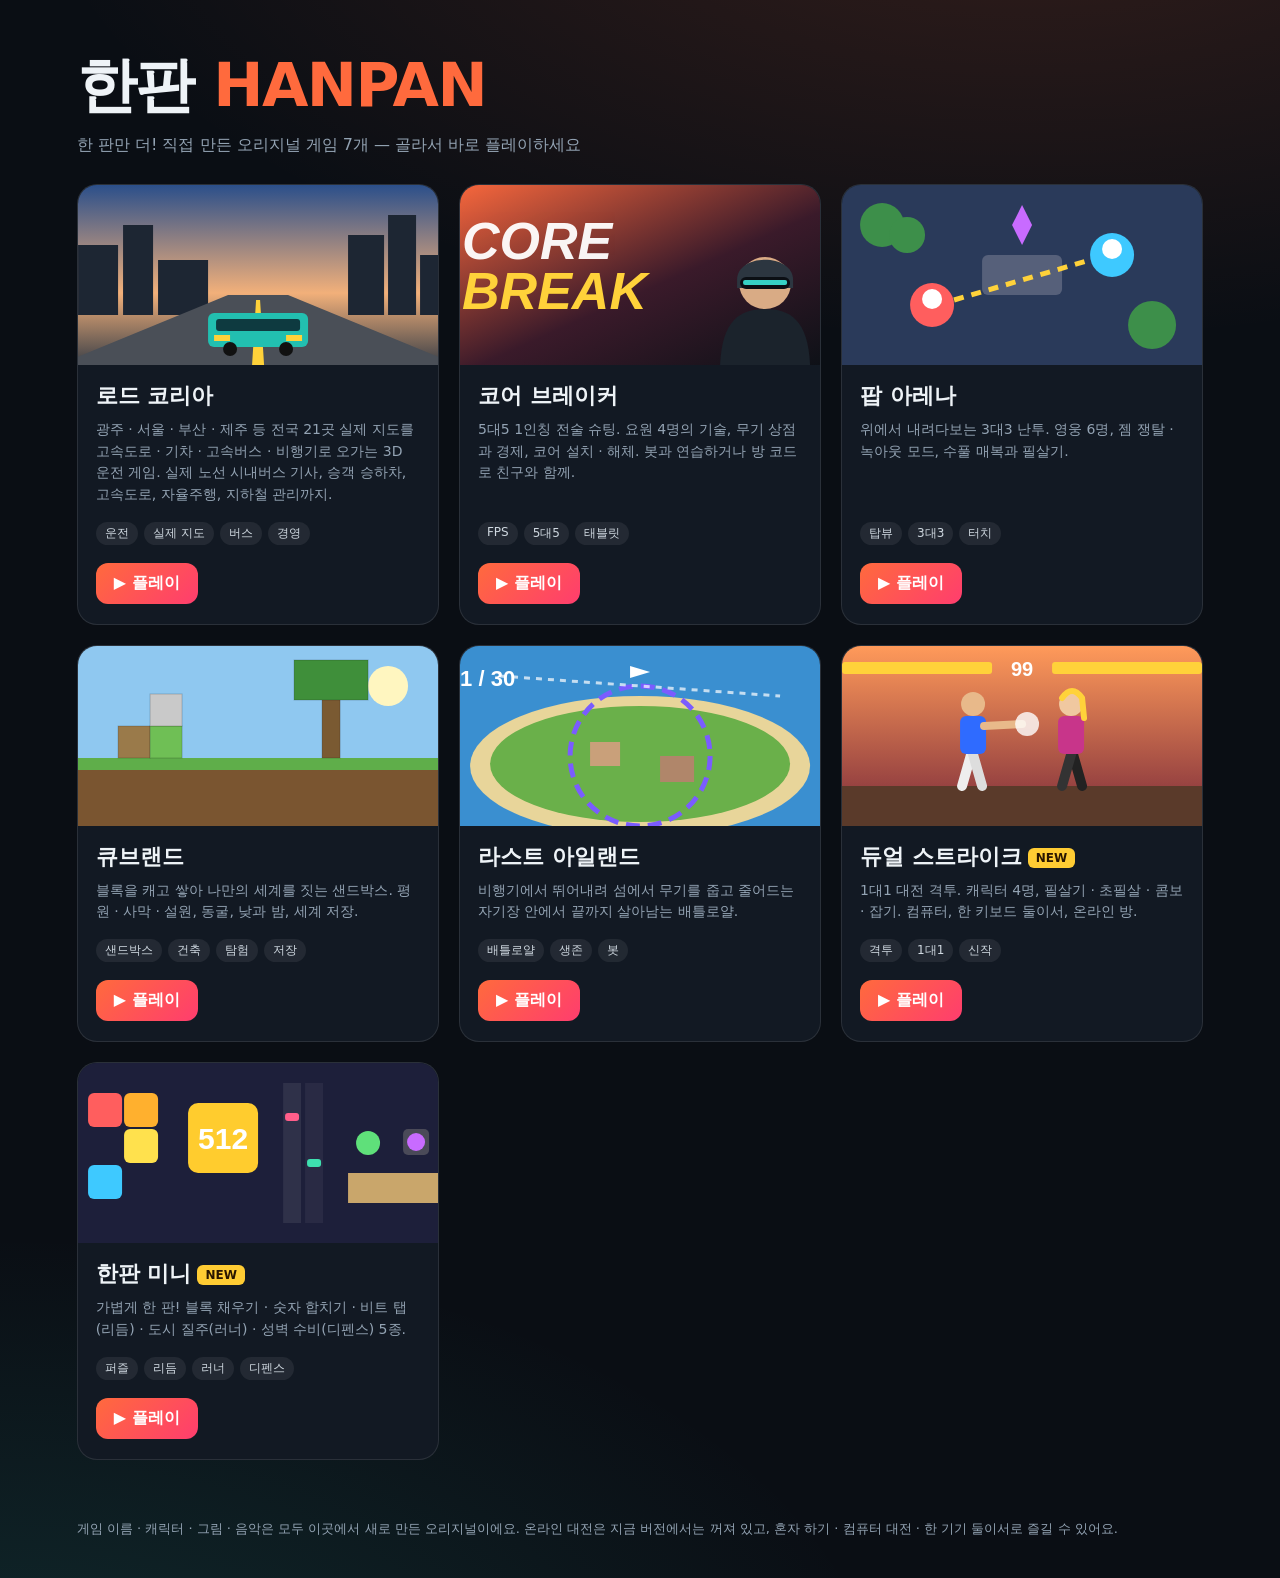
==== index.html @ eb8c12e8 "한판 HANPAN HTML5 게임 묶음 추가 (게임 7종) Co-Authored-By: Claude Opus 5.5 <noreply@anthropic.com> Claude-Sess" ====
<!DOCTYPE html>
<html lang="ko">
<head>
<meta charset="utf-8">
<meta name="viewport" content="width=device-width, initial-scale=1">
<title>한판 HANPAN — 오리지널 게임 플랫폼</title>
<style>
:root { --bg: #0a0e14; --card: #121923; --line: rgba(255,255,255,.1); --txt: #eef3f7; --mut: #93a3b3; }
* { box-sizing: border-box; }
body { margin: 0; background: radial-gradient(1000px 500px at 80% -10%, rgba(255,106,61,.18), transparent), radial-gradient(900px 500px at 0% 110%, rgba(54,209,196,.15), transparent), var(--bg); color: var(--txt); font-family: "Pretendard", "Noto Sans KR", system-ui, sans-serif; min-height: 100vh; }
header { padding: 46px 6vw 18px; }
header h1 { margin: 0; font-size: clamp(34px, 6vw, 60px); font-weight: 900; letter-spacing: -1.5px; }
header p { margin: 8px 0 0; color: var(--mut); }
main { padding: 10px 6vw 60px; display: grid; grid-template-columns: repeat(auto-fill, minmax(300px, 1fr)); gap: 20px; }
.card { background: var(--card); border: 1px solid var(--line); border-radius: 20px; overflow: hidden; display: flex; flex-direction: column; text-decoration: none; color: inherit; transition: transform .2s, border-color .2s, box-shadow .2s; }
a.card:hover { transform: translateY(-4px); border-color: rgba(255,255,255,.3); box-shadow: 0 18px 40px rgba(0,0,0,.4); }
.art { height: 180px; position: relative; overflow: hidden; }
.art svg { width: 100%; height: 100%; display: block; }
.body { padding: 16px 18px 20px; flex: 1; display: flex; flex-direction: column; gap: 8px; }
.body h2 { margin: 0; font-size: 22px; }
.body p { margin: 0; color: var(--mut); font-size: 14px; line-height: 1.55; }
.tags { display: flex; gap: 6px; flex-wrap: wrap; margin-top: auto; padding-top: 8px; }
.tags span { font-size: 12px; padding: 3px 9px; border-radius: 999px; background: rgba(255,255,255,.07); color: #cfd8e0; }
.play { margin-top: 10px; align-self: flex-start; font-weight: 800; padding: 10px 18px; border-radius: 12px; background: linear-gradient(135deg, #ff6a3d, #ff3d6e); color: #fff; }
.soon { opacity: .6; }
.soon .play { background: rgba(255,255,255,.1); color: var(--mut); }
.badge { display:inline-block; font-size:12px; font-weight:800; padding:3px 8px; border-radius:6px; background:#ffcc33; color:#2a1600; margin-left:6px; vertical-align:middle; }
.brand span { color:#ff6a3d; }
footer { padding: 0 6vw 40px; color: var(--mut); font-size: 13px; }
</style>
</head>
<body>
<header><h1 class="brand">한판 <span>HANPAN</span></h1><p>한 판만 더! 직접 만든 오리지널 게임 7개 — 골라서 바로 플레이하세요</p></header>
<main>
  <a class="card" href="./roadkorea/index.html">
    <div class="art"><svg viewBox="0 0 400 180" preserveAspectRatio="xMidYMid slice"><defs><linearGradient id="s1" x1="0" y1="0" x2="0" y2="1"><stop offset="0" stop-color="#2b4f8a"/><stop offset=".6" stop-color="#f2b07a"/><stop offset="1" stop-color="#3a3f47"/></linearGradient></defs><rect width="400" height="180" fill="url(#s1)"/>
      <g fill="#1d2633"><rect x="20" y="60" width="40" height="70"/><rect x="65" y="40" width="30" height="90"/><rect x="100" y="75" width="50" height="55"/><rect x="290" y="50" width="36" height="80"/><rect x="330" y="30" width="28" height="100"/><rect x="362" y="70" width="38" height="60"/></g>
      <path d="M0 180 L170 110 L230 110 L400 180Z" fill="#4a4f57"/><path d="M198 115 L202 115 L206 180 L194 180Z" fill="#ffd23a"/>
      <g transform="translate(150 128)"><rect width="100" height="34" rx="6" fill="#22bfb0"/><rect x="8" y="6" width="84" height="12" rx="3" fill="#0e3a40"/><rect x="6" y="22" width="16" height="6" fill="#ffd23a"/><rect x="78" y="22" width="16" height="6" fill="#ffd23a"/><circle cx="22" cy="36" r="7" fill="#111"/><circle cx="78" cy="36" r="7" fill="#111"/></g></svg></div>
    <div class="body"><h2>로드 코리아</h2><p>광주 · 서울 · 부산 · 제주 등 전국 21곳 실제 지도를 고속도로 · 기차 · 고속버스 · 비행기로 오가는 3D 운전 게임. 실제 노선 시내버스 기사, 승객 승하차, 고속도로, 자율주행, 지하철 관리까지.</p><div class="tags"><span>운전</span><span>실제 지도</span><span>버스</span><span>경영</span></div><span class="play">▶ 플레이</span></div>
  </a>
  <a class="card" href="./corebreaker/index.html">
    <div class="art"><svg viewBox="0 0 400 180" preserveAspectRatio="xMidYMid slice"><defs><linearGradient id="s2" x1="0" y1="0" x2="1" y2="1"><stop offset="0" stop-color="#ff6a3d"/><stop offset=".55" stop-color="#3a1a2a"/><stop offset="1" stop-color="#0b1016"/></linearGradient></defs><rect width="400" height="180" fill="url(#s2)"/>
      <text x="22" y="74" font-family="sans-serif" font-weight="900" font-style="italic" font-size="52" fill="#fff" opacity=".95">CORE</text><text x="22" y="124" font-family="sans-serif" font-weight="900" font-style="italic" font-size="52" fill="#ffd23a">BREAK</text>
      <g transform="translate(270 40)"><path d="M10 140 C12 95 30 84 55 84 C80 84 98 95 100 140Z" fill="#1b232c"/><circle cx="55" cy="58" r="26" fill="#d9ab85"/><path d="M27 55 C27 28 83 28 83 55 L83 63 L27 63Z" fill="#2c3640"/><rect x="30" y="52" width="50" height="12" rx="6" fill="#0b0f14"/><rect x="33" y="55" width="44" height="5" rx="2" fill="#36d1c4"/></g></svg></div>
    <div class="body"><h2>코어 브레이커</h2><p>5대5 1인칭 전술 슈팅. 요원 4명의 기술, 무기 상점과 경제, 코어 설치 · 해체. 봇과 연습하거나 방 코드로 친구와 함께.</p><div class="tags"><span>FPS</span><span>5대5</span><span>태블릿</span></div><span class="play">▶ 플레이</span></div>
  </a>
  <a class="card" href="./poparena/index.html">
    <div class="art"><svg viewBox="0 0 400 180" preserveAspectRatio="xMidYMid slice"><rect width="400" height="180" fill="#2a3a5a"/><g fill="#3d8f4a"><circle cx="60" cy="40" r="22"/><circle cx="85" cy="50" r="18"/><circle cx="330" cy="140" r="24"/></g><rect x="160" y="70" width="80" height="40" rx="6" fill="#56607a"/><circle cx="110" cy="120" r="22" fill="#ff5e5e"/><circle cx="110" cy="114" r="10" fill="#fff"/><circle cx="290" cy="70" r="22" fill="#3ec9ff"/><circle cx="290" cy="64" r="10" fill="#fff"/><path d="M132 115 L268 75" stroke="#ffd23a" stroke-width="5" stroke-dasharray="10 8"/><polygon points="200,20 210,40 200,60 190,40" fill="#c86bff"/></svg></div>
    <div class="body"><h2>팝 아레나</h2><p>위에서 내려다보는 3대3 난투. 영웅 6명, 젬 쟁탈 · 녹아웃 모드, 수풀 매복과 필살기.</p><div class="tags"><span>탑뷰</span><span>3대3</span><span>터치</span></div><span class="play">▶ 플레이</span></div>
  </a>
  <a class="card" href="./cubeland/index.html">
    <div class="art"><svg viewBox="0 0 400 180" preserveAspectRatio="xMidYMid slice"><rect width="400" height="180" fill="#8fc8f0"/><circle cx="330" cy="40" r="20" fill="#fff6c0"/><rect x="0" y="122" width="400" height="58" fill="#7a5530"/><rect x="0" y="112" width="400" height="12" fill="#5fae4a"/><g stroke="rgba(0,0,0,.18)"><rect x="60" y="80" width="32" height="32" fill="#9a7a4a"/><rect x="92" y="80" width="32" height="32" fill="#6fbf55"/><rect x="92" y="48" width="32" height="32" fill="#c9c9c9"/><rect x="264" y="48" width="18" height="64" fill="#7a5a32"/><rect x="236" y="14" width="74" height="40" fill="#3f8f3a"/></g></svg></div>
    <div class="body"><h2>큐브랜드</h2><p>블록을 캐고 쌓아 나만의 세계를 짓는 샌드박스. 평원 · 사막 · 설원, 동굴, 낮과 밤, 세계 저장.</p><div class="tags"><span>샌드박스</span><span>건축</span><span>탐험</span><span>저장</span></div><span class="play">▶ 플레이</span></div>
  </a>
  <a class="card" href="./lastisland/index.html">
    <div class="art"><svg viewBox="0 0 400 180" preserveAspectRatio="xMidYMid slice"><rect width="400" height="180" fill="#3a8fd0"/><ellipse cx="200" cy="120" rx="170" ry="70" fill="#e8d59a"/><ellipse cx="200" cy="118" rx="150" ry="58" fill="#6ab04a"/><circle cx="200" cy="110" r="70" fill="none" stroke="#7a5cff" stroke-width="5" stroke-dasharray="14 8"/><rect x="150" y="96" width="30" height="24" fill="#c9a07a"/><rect x="220" y="110" width="34" height="26" fill="#b0866a"/><path d="M60 30 L340 50" stroke="#fff" stroke-width="3" stroke-dasharray="6 6" opacity=".7"/><path d="M190 20 l20 6 l-20 6 z" fill="#fff"/><text x="20" y="40" font-family="sans-serif" font-weight="900" font-size="22" fill="#fff">1 / 30</text></svg></div>
    <div class="body"><h2>라스트 아일랜드</h2><p>비행기에서 뛰어내려 섬에서 무기를 줍고 줄어드는 자기장 안에서 끝까지 살아남는 배틀로얄.</p><div class="tags"><span>배틀로얄</span><span>생존</span><span>봇</span></div><span class="play">▶ 플레이</span></div>
  </a>
  <a class="card" href="./duelstrike/index.html">
    <div class="art"><svg viewBox="0 0 400 180" preserveAspectRatio="xMidYMid slice"><defs><linearGradient id="fg" x1="0" y1="0" x2="0" y2="1"><stop offset="0" stop-color="#ff9a5a"/><stop offset="1" stop-color="#7a2a3a"/></linearGradient></defs><rect width="400" height="180" fill="url(#fg)"/><rect y="140" width="400" height="40" fill="#5a3a2a"/><rect x="20" y="16" width="150" height="12" rx="3" fill="#ffd23a"/><rect x="230" y="16" width="150" height="12" rx="3" fill="#ffd23a"/><text x="200" y="30" text-anchor="middle" font-family="sans-serif" font-weight="900" font-size="20" fill="#fff">99</text><g stroke-linecap="round"><line x1="140" y1="140" x2="150" y2="105" stroke="#eee" stroke-width="10"/><line x1="160" y1="140" x2="150" y2="105" stroke="#ddd" stroke-width="10"/><rect x="138" y="70" width="26" height="38" rx="6" fill="#2f6bff"/><circle cx="151" cy="58" r="12" fill="#e8b98a"/><line x1="162" y1="80" x2="200" y2="78" stroke="#e8b98a" stroke-width="8"/><line x1="260" y1="140" x2="250" y2="105" stroke="#222" stroke-width="10"/><line x1="240" y1="140" x2="250" y2="105" stroke="#333" stroke-width="10"/><rect x="236" y="70" width="26" height="38" rx="6" fill="#c8358a"/><circle cx="249" cy="58" r="12" fill="#f0c8a0"/><path d="M240 52 q10 -14 20 0 l2 20" fill="none" stroke="#ffd23a" stroke-width="6"/></g><circle cx="205" cy="78" r="12" fill="#fff" opacity=".8"/></svg></div>
    <div class="body"><h2>듀얼 스트라이크<span class="badge">NEW</span></h2><p>1대1 대전 격투. 캐릭터 4명, 필살기 · 초필살 · 콤보 · 잡기. 컴퓨터, 한 키보드 둘이서, 온라인 방.</p><div class="tags"><span>격투</span><span>1대1</span><span>신작</span></div><span class="play">▶ 플레이</span></div>
  </a>
  <a class="card" href="./hanpanmini/index.html">
    <div class="art"><svg viewBox="0 0 400 180" preserveAspectRatio="xMidYMid slice"><rect width="400" height="180" fill="#1d1f3a"/><g><rect x="30" y="30" width="34" height="34" rx="6" fill="#ff5e5e"/><rect x="66" y="30" width="34" height="34" rx="6" fill="#ffb02e"/><rect x="66" y="66" width="34" height="34" rx="6" fill="#ffe14d"/><rect x="30" y="102" width="34" height="34" rx="6" fill="#3ec9ff"/></g><rect x="130" y="40" width="70" height="70" rx="10" fill="#ffcc2e"/><text x="165" y="86" text-anchor="middle" font-family="sans-serif" font-weight="900" font-size="30" fill="#fff">512</text><g><rect x="225" y="20" width="18" height="140" fill="rgba(255,255,255,.08)"/><rect x="247" y="20" width="18" height="140" fill="rgba(255,255,255,.05)"/><rect x="227" y="50" width="14" height="8" rx="3" fill="#ff5e8a"/><rect x="249" y="96" width="14" height="8" rx="3" fill="#3ee0b0"/></g><g><rect x="290" y="110" width="90" height="30" fill="#c9a66b"/><circle cx="310" cy="80" r="12" fill="#5fe07a"/><rect x="345" y="66" width="26" height="26" rx="5" fill="#4a4a58"/><circle cx="358" cy="79" r="9" fill="#c86bff"/></g></svg></div>
    <div class="body"><h2>한판 미니<span class="badge">NEW</span></h2><p>가볍게 한 판! 블록 채우기 · 숫자 합치기 · 비트 탭(리듬) · 도시 질주(러너) · 성벽 수비(디펜스) 5종.</p><div class="tags"><span>퍼즐</span><span>리듬</span><span>러너</span><span>디펜스</span></div><span class="play">▶ 플레이</span></div>
  </a>
</main>
<footer>게임 이름 · 캐릭터 · 그림 · 음악은 모두 이곳에서 새로 만든 오리지널이에요. 온라인 대전은 지금 버전에서는 꺼져 있고, 혼자 하기 · 컴퓨터 대전 · 한 기기 둘이서로 즐길 수 있어요.</footer>
</body>
</html>
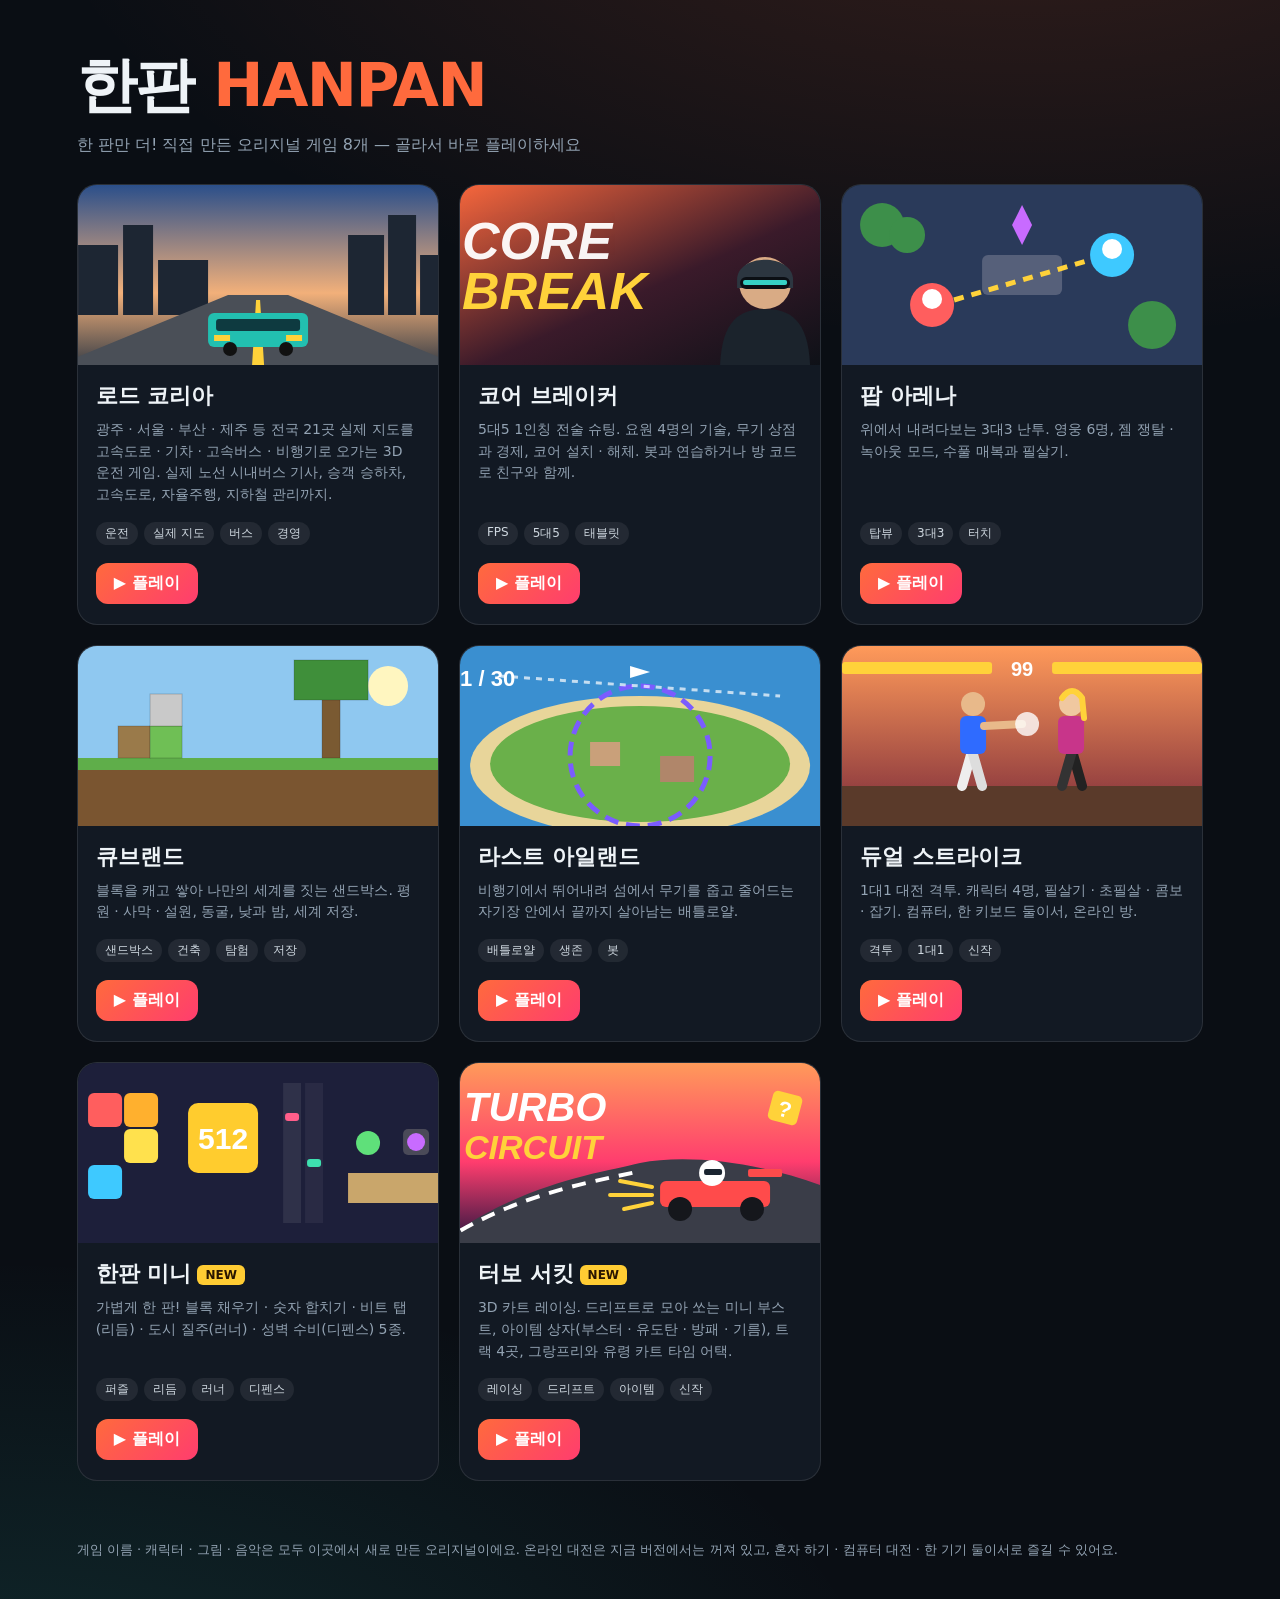
==== commit 868427d3: "새 게임 터보 서킷(3D 카트 레이싱) 추가 - 트랙 4곳(해변 서킷 · 네온 시티 · 설산 고개 · 붉은 협곡), 카트 6종 - 드리프트 충전 미니 부스트, 스타트 부스트, 아이" ====
--- a/index.html
+++ b/index.html
@@ -30,7 +30,7 @@
 </style>
 </head>
 <body>
-<header><h1 class="brand">한판 <span>HANPAN</span></h1><p>한 판만 더! 직접 만든 오리지널 게임 7개 — 골라서 바로 플레이하세요</p></header>
+<header><h1 class="brand">한판 <span>HANPAN</span></h1><p>한 판만 더! 직접 만든 오리지널 게임 8개 — 골라서 바로 플레이하세요</p></header>
 <main>
   <a class="card" href="./roadkorea/index.html">
     <div class="art"><svg viewBox="0 0 400 180" preserveAspectRatio="xMidYMid slice"><defs><linearGradient id="s1" x1="0" y1="0" x2="0" y2="1"><stop offset="0" stop-color="#2b4f8a"/><stop offset=".6" stop-color="#f2b07a"/><stop offset="1" stop-color="#3a3f47"/></linearGradient></defs><rect width="400" height="180" fill="url(#s1)"/>
@@ -59,12 +59,20 @@
   </a>
   <a class="card" href="./duelstrike/index.html">
     <div class="art"><svg viewBox="0 0 400 180" preserveAspectRatio="xMidYMid slice"><defs><linearGradient id="fg" x1="0" y1="0" x2="0" y2="1"><stop offset="0" stop-color="#ff9a5a"/><stop offset="1" stop-color="#7a2a3a"/></linearGradient></defs><rect width="400" height="180" fill="url(#fg)"/><rect y="140" width="400" height="40" fill="#5a3a2a"/><rect x="20" y="16" width="150" height="12" rx="3" fill="#ffd23a"/><rect x="230" y="16" width="150" height="12" rx="3" fill="#ffd23a"/><text x="200" y="30" text-anchor="middle" font-family="sans-serif" font-weight="900" font-size="20" fill="#fff">99</text><g stroke-linecap="round"><line x1="140" y1="140" x2="150" y2="105" stroke="#eee" stroke-width="10"/><line x1="160" y1="140" x2="150" y2="105" stroke="#ddd" stroke-width="10"/><rect x="138" y="70" width="26" height="38" rx="6" fill="#2f6bff"/><circle cx="151" cy="58" r="12" fill="#e8b98a"/><line x1="162" y1="80" x2="200" y2="78" stroke="#e8b98a" stroke-width="8"/><line x1="260" y1="140" x2="250" y2="105" stroke="#222" stroke-width="10"/><line x1="240" y1="140" x2="250" y2="105" stroke="#333" stroke-width="10"/><rect x="236" y="70" width="26" height="38" rx="6" fill="#c8358a"/><circle cx="249" cy="58" r="12" fill="#f0c8a0"/><path d="M240 52 q10 -14 20 0 l2 20" fill="none" stroke="#ffd23a" stroke-width="6"/></g><circle cx="205" cy="78" r="12" fill="#fff" opacity=".8"/></svg></div>
-    <div class="body"><h2>듀얼 스트라이크<span class="badge">NEW</span></h2><p>1대1 대전 격투. 캐릭터 4명, 필살기 · 초필살 · 콤보 · 잡기. 컴퓨터, 한 키보드 둘이서, 온라인 방.</p><div class="tags"><span>격투</span><span>1대1</span><span>신작</span></div><span class="play">▶ 플레이</span></div>
+    <div class="body"><h2>듀얼 스트라이크</h2><p>1대1 대전 격투. 캐릭터 4명, 필살기 · 초필살 · 콤보 · 잡기. 컴퓨터, 한 키보드 둘이서, 온라인 방.</p><div class="tags"><span>격투</span><span>1대1</span><span>신작</span></div><span class="play">▶ 플레이</span></div>
   </a>
   <a class="card" href="./hanpanmini/index.html">
     <div class="art"><svg viewBox="0 0 400 180" preserveAspectRatio="xMidYMid slice"><rect width="400" height="180" fill="#1d1f3a"/><g><rect x="30" y="30" width="34" height="34" rx="6" fill="#ff5e5e"/><rect x="66" y="30" width="34" height="34" rx="6" fill="#ffb02e"/><rect x="66" y="66" width="34" height="34" rx="6" fill="#ffe14d"/><rect x="30" y="102" width="34" height="34" rx="6" fill="#3ec9ff"/></g><rect x="130" y="40" width="70" height="70" rx="10" fill="#ffcc2e"/><text x="165" y="86" text-anchor="middle" font-family="sans-serif" font-weight="900" font-size="30" fill="#fff">512</text><g><rect x="225" y="20" width="18" height="140" fill="rgba(255,255,255,.08)"/><rect x="247" y="20" width="18" height="140" fill="rgba(255,255,255,.05)"/><rect x="227" y="50" width="14" height="8" rx="3" fill="#ff5e8a"/><rect x="249" y="96" width="14" height="8" rx="3" fill="#3ee0b0"/></g><g><rect x="290" y="110" width="90" height="30" fill="#c9a66b"/><circle cx="310" cy="80" r="12" fill="#5fe07a"/><rect x="345" y="66" width="26" height="26" rx="5" fill="#4a4a58"/><circle cx="358" cy="79" r="9" fill="#c86bff"/></g></svg></div>
     <div class="body"><h2>한판 미니<span class="badge">NEW</span></h2><p>가볍게 한 판! 블록 채우기 · 숫자 합치기 · 비트 탭(리듬) · 도시 질주(러너) · 성벽 수비(디펜스) 5종.</p><div class="tags"><span>퍼즐</span><span>리듬</span><span>러너</span><span>디펜스</span></div><span class="play">▶ 플레이</span></div>
   </a>
+  <a class="card" href="./turbocircuit/index.html">
+    <div class="art"><svg viewBox="0 0 400 180" preserveAspectRatio="xMidYMid slice"><defs><linearGradient id="tc" x1="0" y1="0" x2="0" y2="1"><stop offset="0" stop-color="#ff9a5a"/><stop offset=".55" stop-color="#ff3d6e"/><stop offset="1" stop-color="#2a1640"/></linearGradient></defs><rect width="400" height="180" fill="url(#tc)"/>
+      <path d="M0 180 C80 120 160 110 200 100 C250 90 330 100 400 130 L400 180Z" fill="#3a3d48"/><path d="M0 180 C80 128 160 118 200 108" stroke="#fff" stroke-width="4" fill="none" stroke-dasharray="14 10"/>
+      <text x="24" y="58" font-family="sans-serif" font-weight="900" font-style="italic" font-size="40" fill="#fff">TURBO</text><text x="24" y="96" font-family="sans-serif" font-weight="900" font-style="italic" font-size="34" fill="#ffd23a">CIRCUIT</text>
+      <g transform="translate(220 96)"><rect x="0" y="22" width="110" height="26" rx="6" fill="#ff4b4b"/><rect x="88" y="10" width="34" height="8" rx="2" fill="#ff4b4b"/><circle cx="52" cy="14" r="13" fill="#fff"/><rect x="44" y="10" width="18" height="6" rx="2" fill="#1a2430"/><circle cx="20" cy="50" r="12" fill="#15171c"/><circle cx="92" cy="50" r="12" fill="#15171c"/><path d="M-8 28 L-40 22 M-8 36 L-50 36 M-8 44 L-36 50" stroke="#ffd23a" stroke-width="4" stroke-linecap="round"/></g>
+      <rect x="330" y="30" width="30" height="30" rx="5" fill="#ffd23a" transform="rotate(15 345 45)"/><text x="345" y="54" text-anchor="middle" font-family="sans-serif" font-weight="900" font-size="22" fill="#fff" transform="rotate(15 345 45)">?</text></svg></div>
+    <div class="body"><h2>터보 서킷<span class="badge">NEW</span></h2><p>3D 카트 레이싱. 드리프트로 모아 쏘는 미니 부스트, 아이템 상자(부스터 · 유도탄 · 방패 · 기름), 트랙 4곳, 그랑프리와 유령 카트 타임 어택.</p><div class="tags"><span>레이싱</span><span>드리프트</span><span>아이템</span><span>신작</span></div><span class="play">▶ 플레이</span></div>
+  </a>
 </main>
 <footer>게임 이름 · 캐릭터 · 그림 · 음악은 모두 이곳에서 새로 만든 오리지널이에요. 온라인 대전은 지금 버전에서는 꺼져 있고, 혼자 하기 · 컴퓨터 대전 · 한 기기 둘이서로 즐길 수 있어요.</footer>
 </body>
